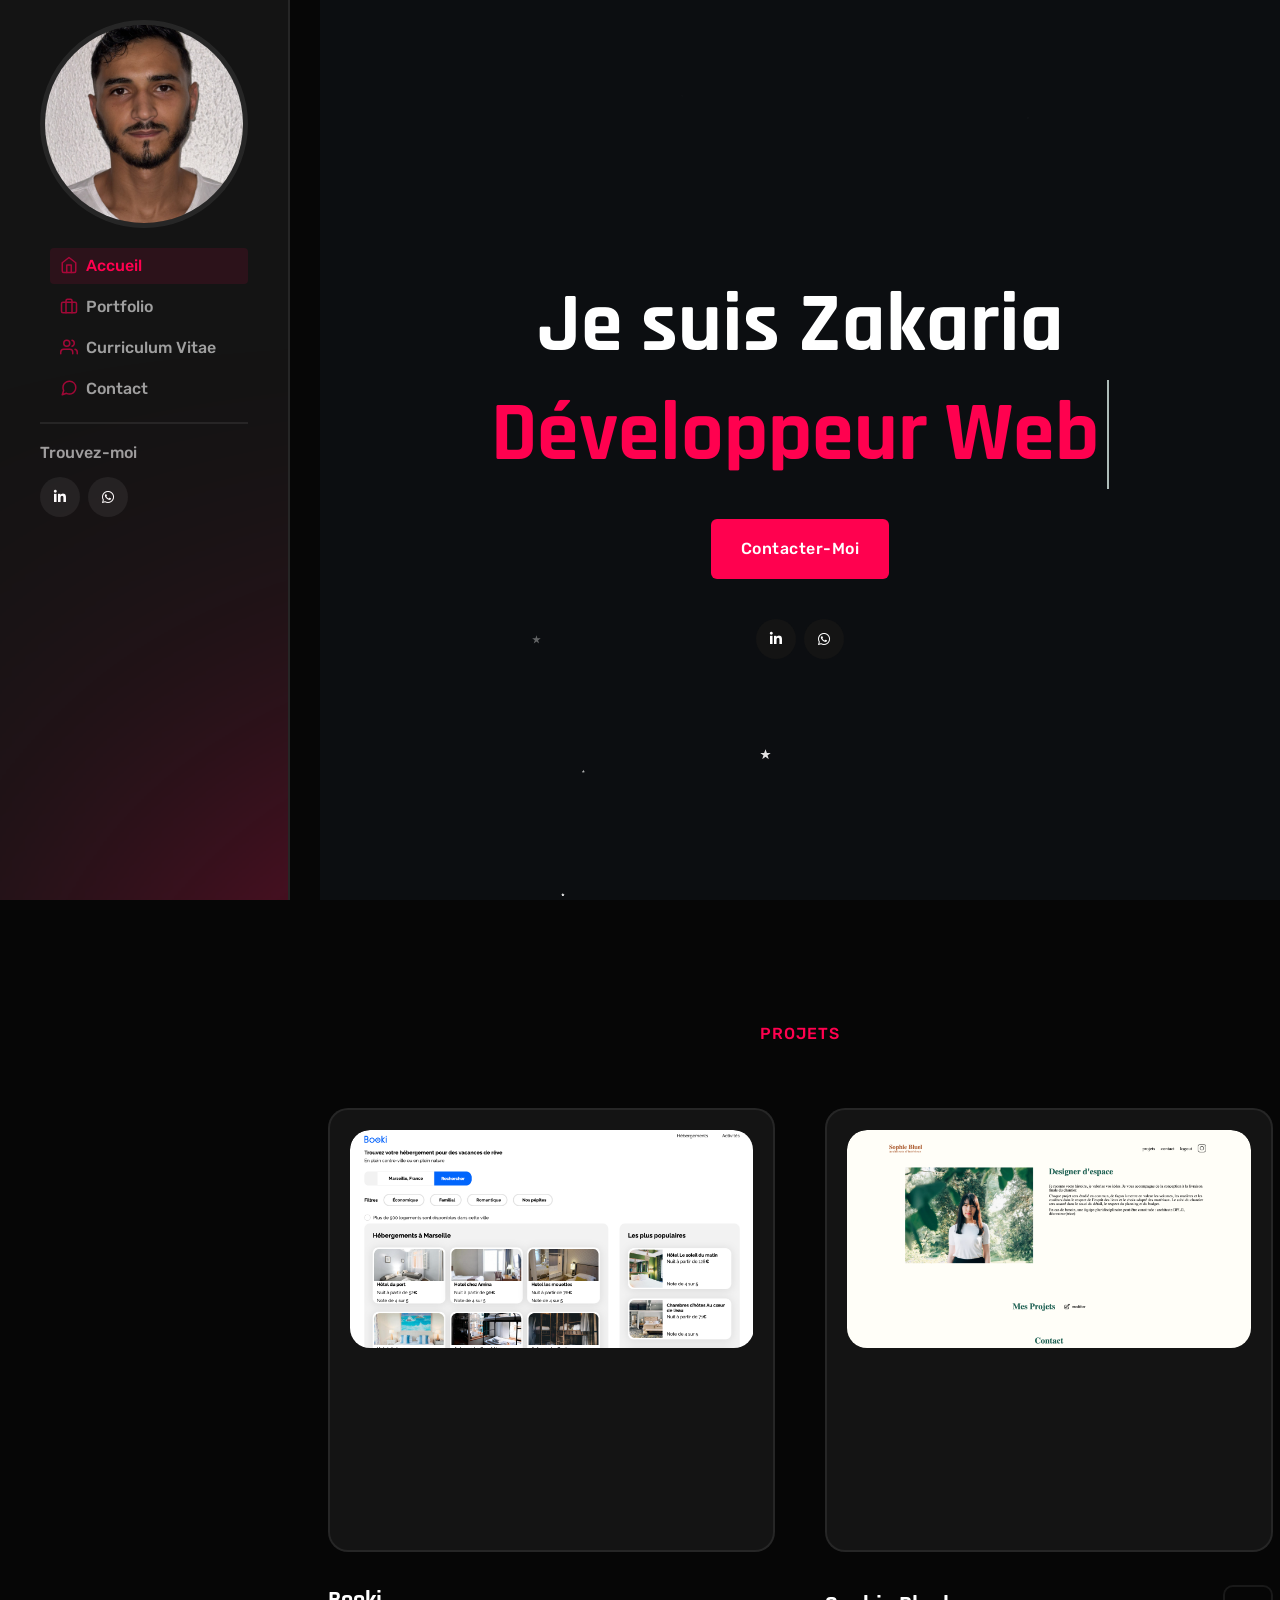
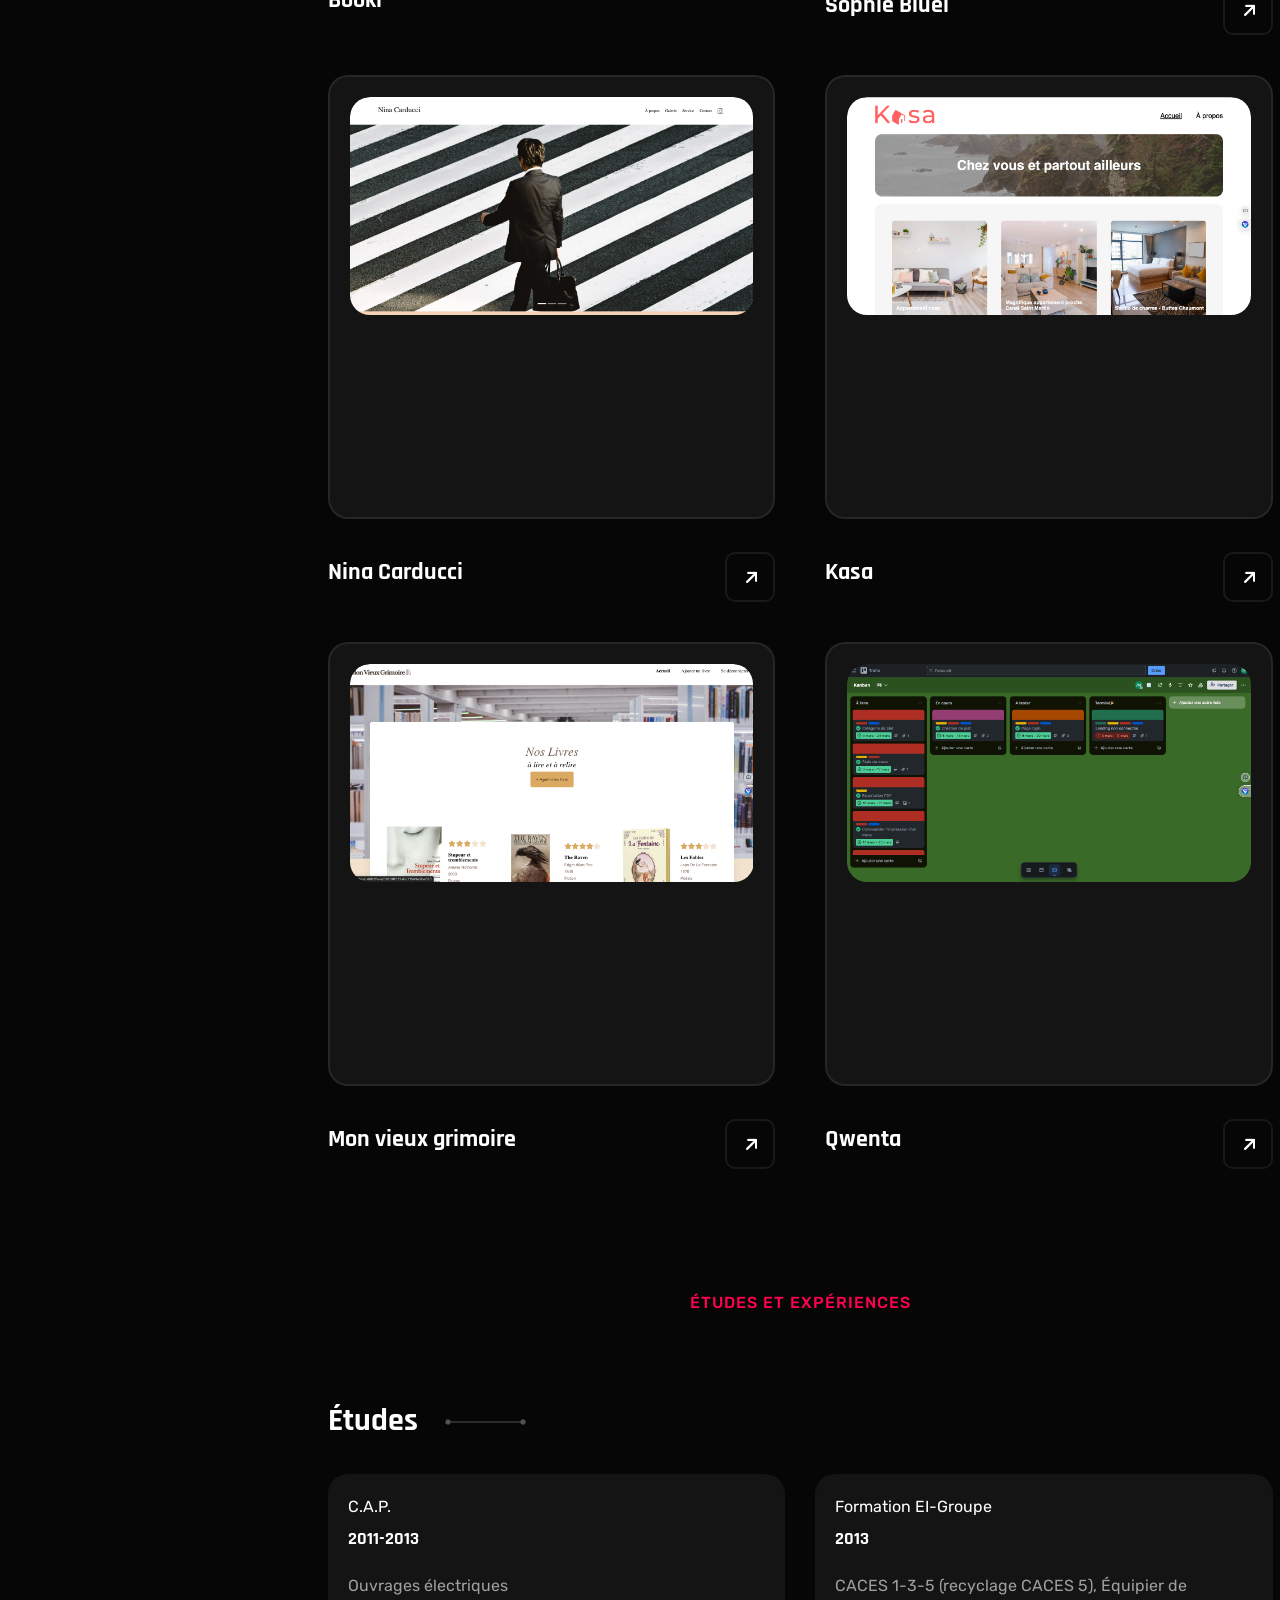
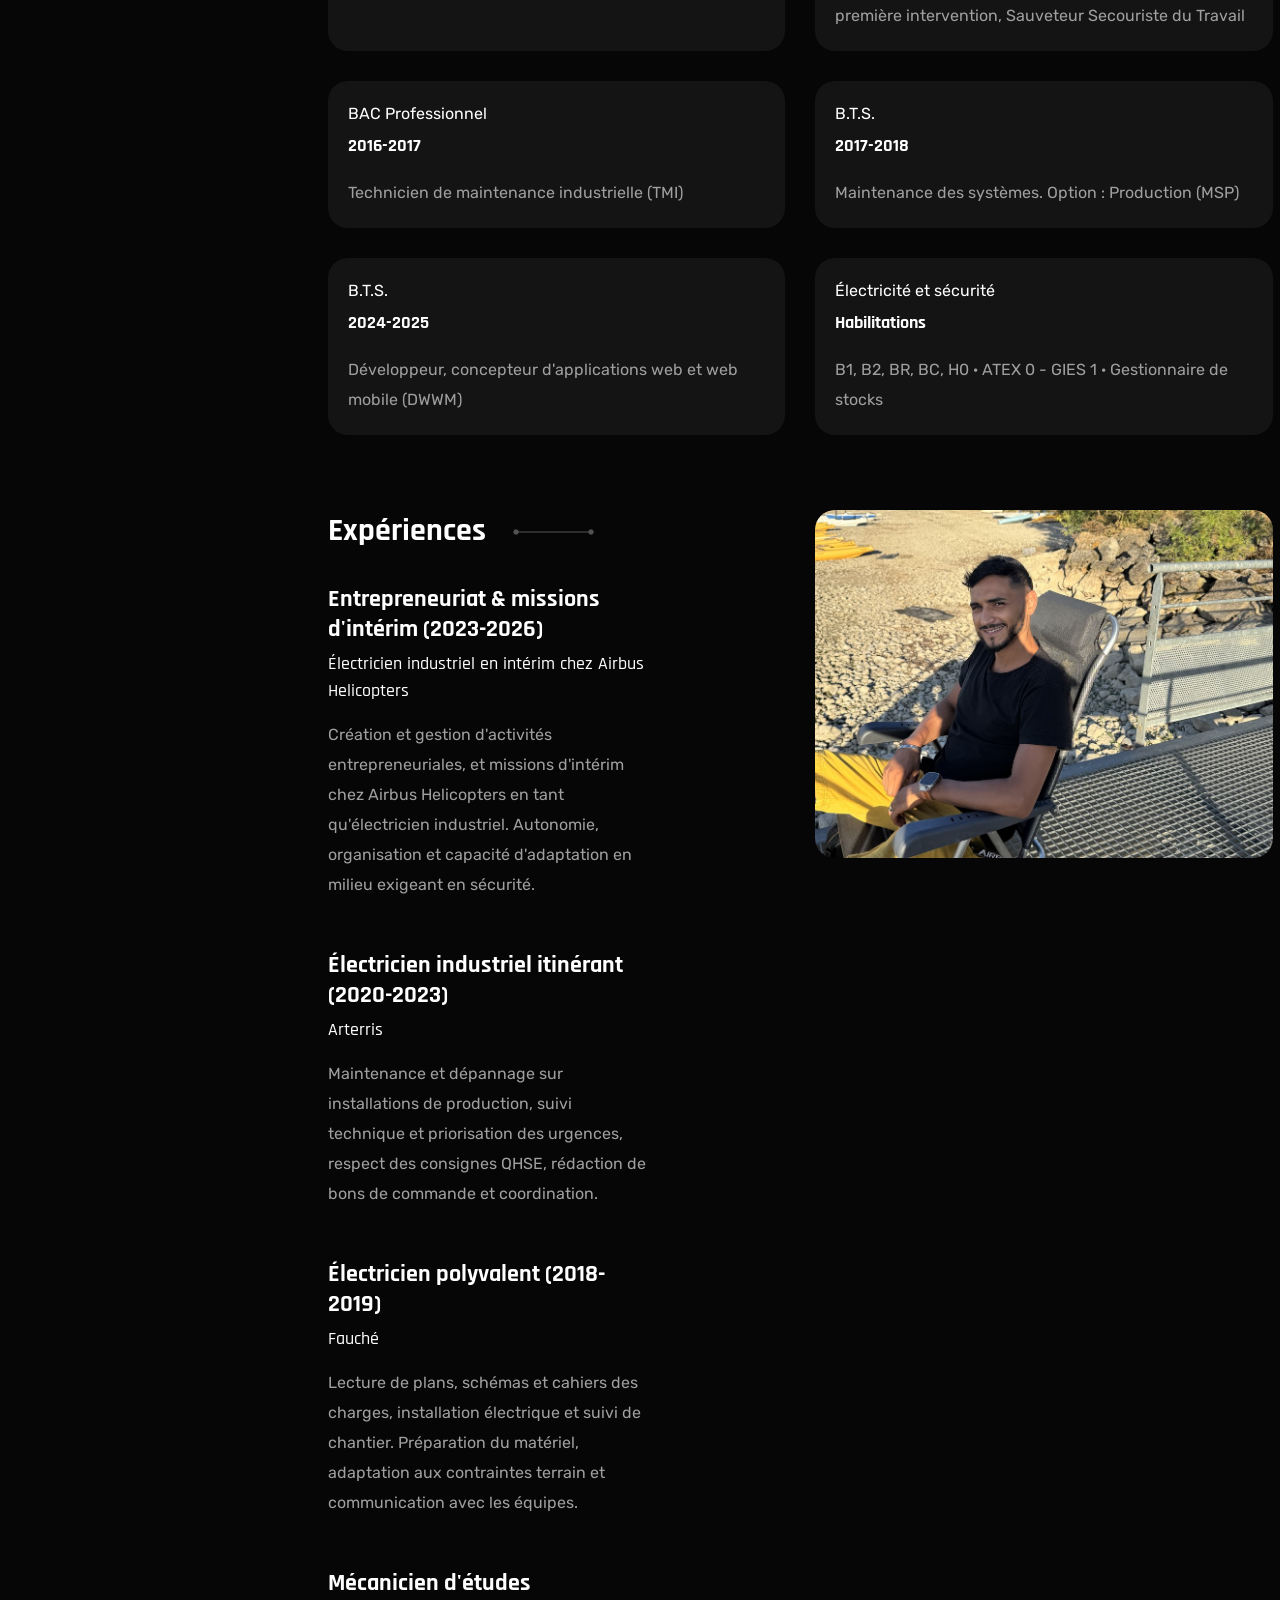
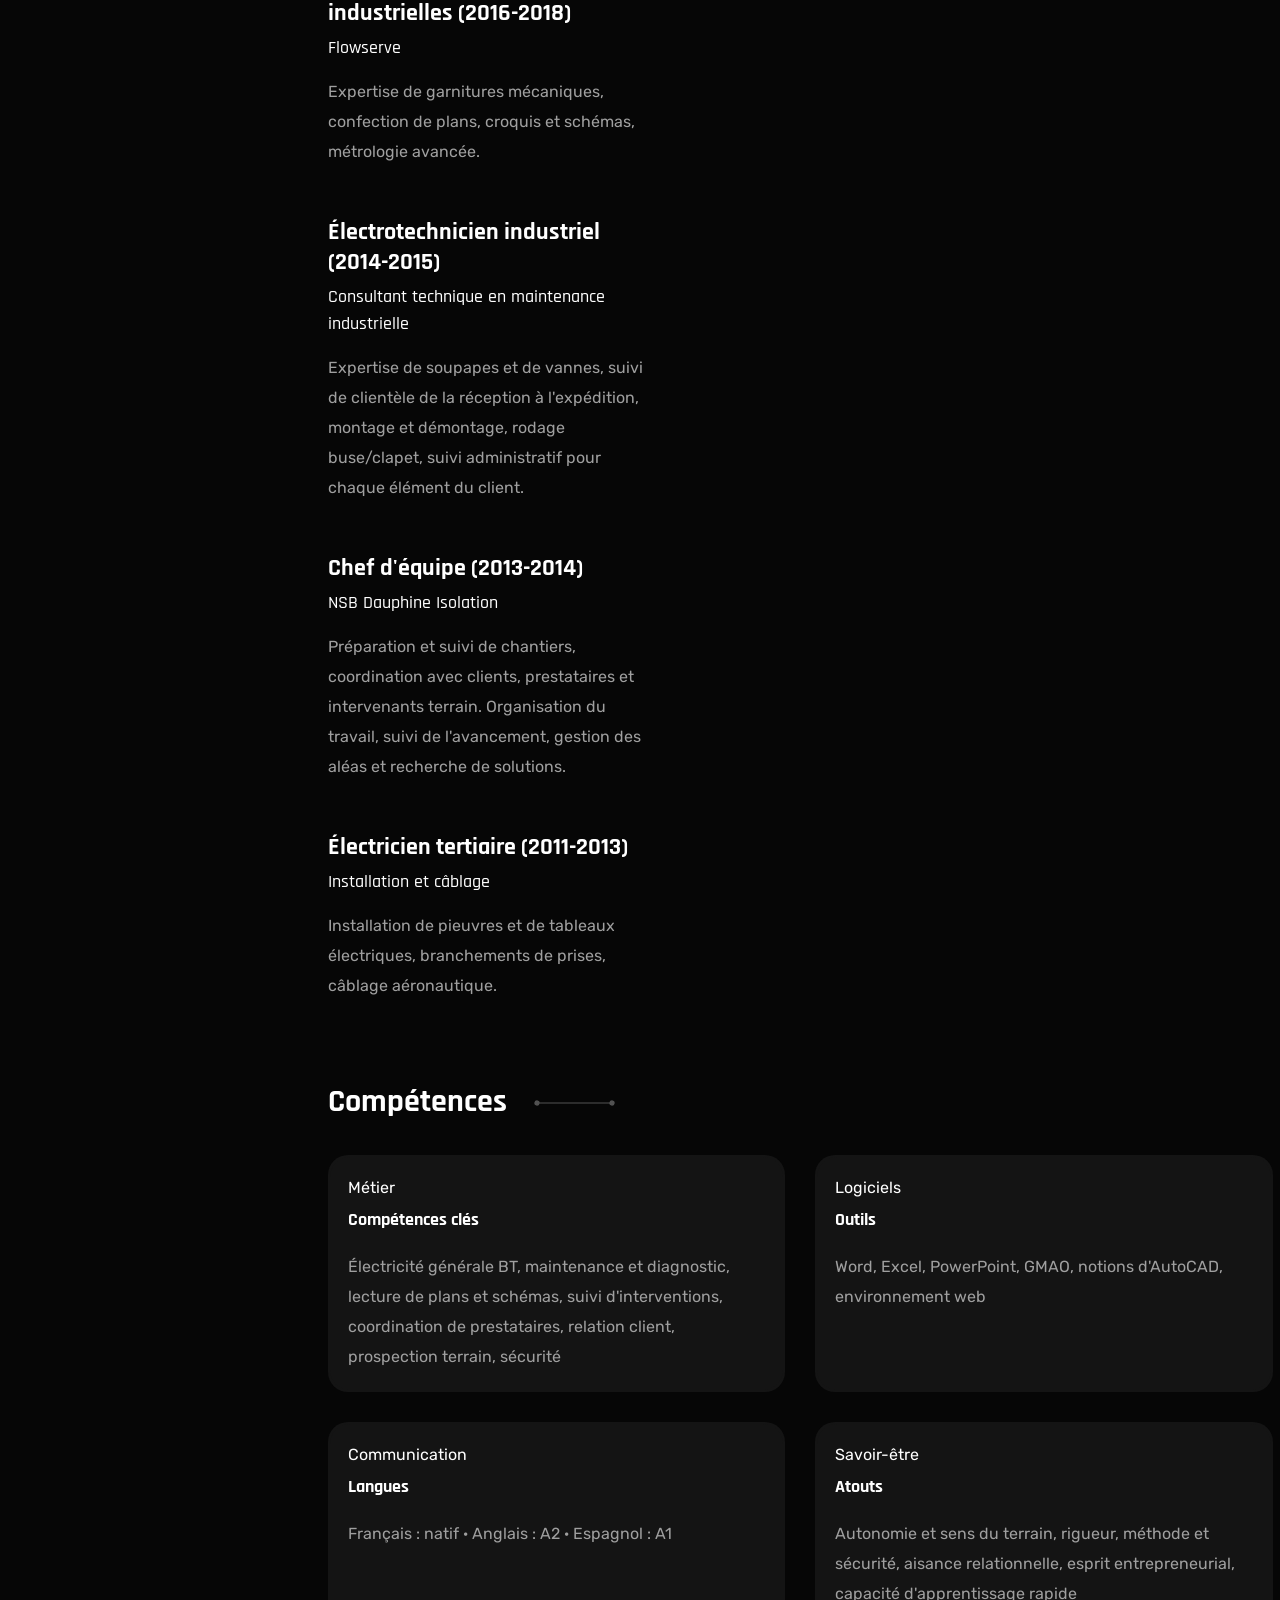
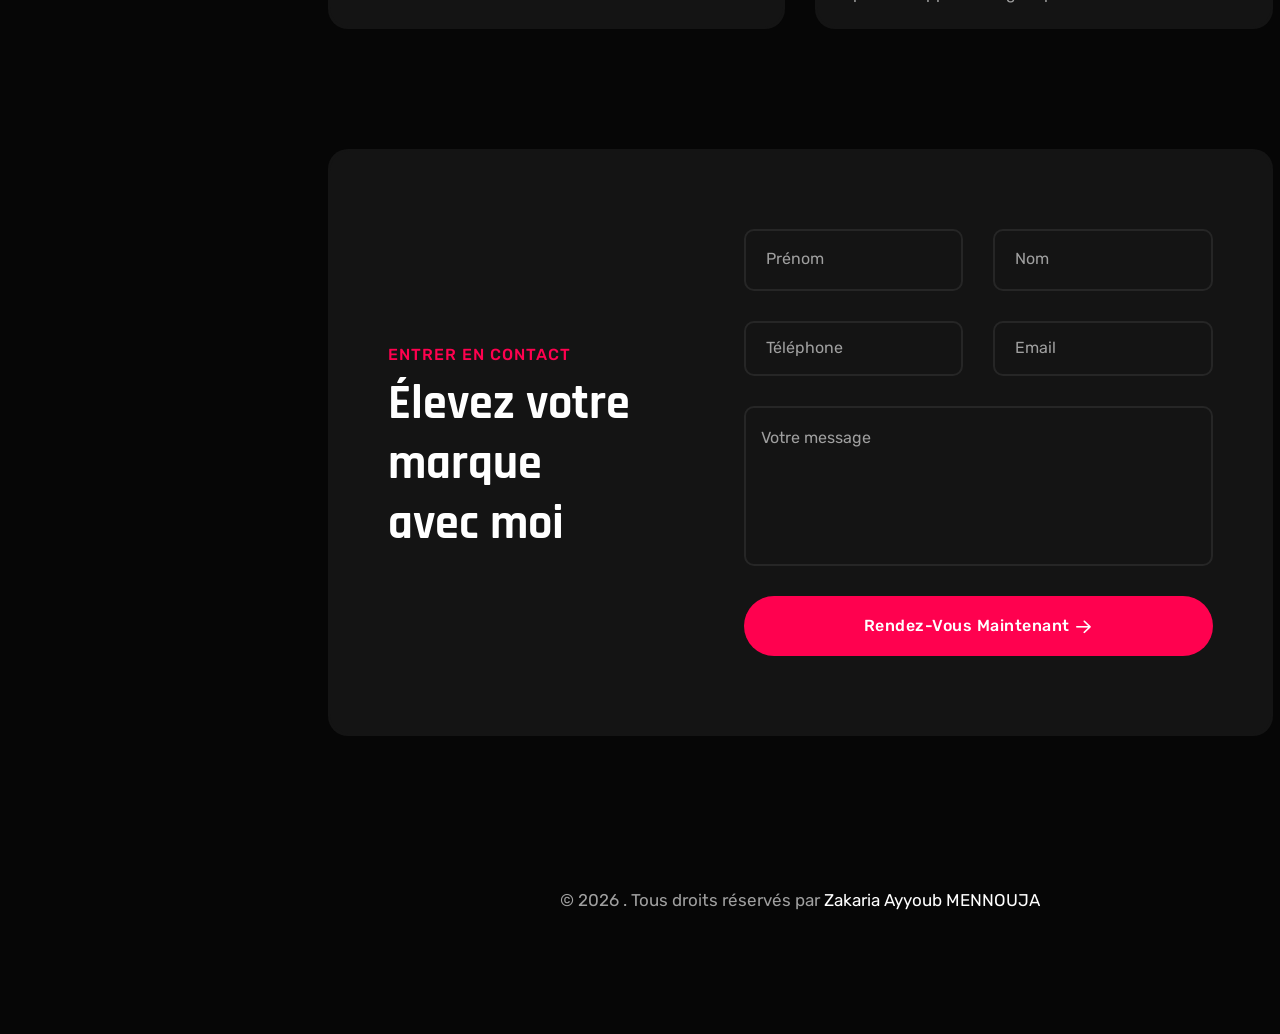
==== index.html @ 86467a11 "Portfolio : page d'accueil et projets OpenClassrooms Co-Authored-By: Claude Opus 5.5 <noreply@anthro" ====
<!DOCTYPE html>
<html lang="fr">

<head>
    <meta charset="UTF-8">
    <meta http-equiv="X-UA-Compatible" content="IE=edge">
    <meta name="viewport" content="width=device-width, initial-scale=1.0">
    <meta name="description" content="Portfolio.">
    <title>Zakaria Mennouja - Développeur Web</title>
    <!-- Bootstrap min css -->
    <link rel="stylesheet" href="assets/css/vendor/fontawesome.css">
    <link rel="stylesheet" href="assets/css/vendor/animate.min.css">
    <link rel="stylesheet" href="assets/css/vendor/bootstrap.min.css">
    <!-- custom css -->
    <link rel="stylesheet" href="assets/css/style.css">
</head>

<body>

    <div class="d-none d-xl-block header-style-2">
        <header class="tmp-header-area d-flex align-items-start flex-column header-left-sticky">
            <div class="inner-wrapper">
                <div class="logo-area">
                    <a href="index.html">
                        <img src="assets/images/logo/banner-user-image-04.jpg"></a>
                </div>
                <nav id="sideNavs" class="mainmenu-nav navbar-example2 onepagenav">
                    <ul class="primary-menu nav nav-pills">
                        <li class="nav-item current"><a class="nav-link smoth-animation" href="#home"><svg xmlns="http://www.w3.org/2000/svg" width="24" height="24" viewBox="0 0 24 24" fill="none" stroke="currentColor" stroke-width="2" stroke-linecap="round" stroke-linejoin="round" class="feather feather-home">
                                    <path d="M3 9l9-7 9 7v11a2 2 0 0 1-2 2H5a2 2 0 0 1-2-2z"></path>
                                    <polyline points="9 22 9 12 15 12 15 22"></polyline>
                                </svg> Accueil</a></li>
                        <li class="nav-item"><a class="nav-link smoth-animation" href="#features"> <svg xmlns="http://www.w3.org/2000/svg" width="24" height="24" viewBox="0 0 24 24" fill="none" stroke="currentColor" stroke-width="2" stroke-linecap="round" stroke-linejoin="round" class="feather feather-briefcase">
                                    <rect x="2" y="7" width="20" height="14" rx="2" ry="2"></rect>
                                    <path d="M16 21V5a2 2 0 0 0-2-2h-4a2 2 0 0 0-2 2v16"></path>
                                </svg>Portfolio</a></li>
                        <li class="nav-item"><a class="nav-link smoth-animation" href="#resume"><svg xmlns="http://www.w3.org/2000/svg" width="24" height="24" viewBox="0 0 24 24" fill="none" stroke="currentColor" stroke-width="2" stroke-linecap="round" stroke-linejoin="round" class="feather feather-users">
                                    <path d="M17 21v-2a4 4 0 0 0-4-4H5a4 4 0 0 0-4 4v2"></path>
                                    <circle cx="9" cy="7" r="4"></circle>
                                    <path d="M23 21v-2a4 4 0 0 0-3-3.87"></path>
                                    <path d="M16 3.13a4 4 0 0 1 0 7.75"></path>
                                </svg>Curriculum Vitae</a></li>
                        <li class="nav-item"><a class="nav-link smoth-animation" href="#contacts"><svg xmlns="http://www.w3.org/2000/svg" width="24" height="24" viewBox="0 0 24 24" fill="none" stroke="currentColor" stroke-width="2" stroke-linecap="round" stroke-linejoin="round" class="feather feather-message-circle">
                                    <path d="M21 11.5a8.38 8.38 0 0 1-.9 3.8 8.5 8.5 0 0 1-7.6 4.7 8.38 8.38 0 0 1-3.8-.9L3 21l1.9-5.7a8.38 8.38 0 0 1-.9-3.8 8.5 8.5 0 0 1 4.7-7.6 8.38 8.38 0 0 1 3.8-.9h.5a8.48 8.48 0 0 1 8 8v.5z">
                                    </path>
                                </svg>Contact</a></li>
                    </ul>
                </nav>
                <div class="footer">
                    <div class="social-share-style-1">
                        <span class="title">Trouvez-moi</span>
                        <div class="social-link">
                            <a href="https://www.linkedin.com/in/zakaria-m-95986b263"><i class="fa-brands fa-linkedin-in"></i></a>
                            <a href="https://wa.me/33752076141"><i class="fa-brands fa-whatsapp"></i></a>
                        </div>
                    </div>
                </div>
            </div>
        </header>
    </div>




    <!-- Header Mobile Bar  -->
    <div class="tmp-responsive-header-style d-block d-xl-none header--sticky">
        <div class="row align-items-center">
            <div class="col-6">
                <div class="logo">
                    <a href="index.html"></a>
                </div>
            </div>
            <div class="col-6">
                <div class="header-right text-end">
                    <div class="tmp-side-collups-area d-flex justify-content-end">
                        <button class="tmp-menu-bars humberger_menu_active"><i class="fa-regular fa-bars-staggered"></i></button>
                    </div>
                </div>
            </div>
        </div>
    </div>
    <!-- Header Mobile Bar  -->


    <div class="tmp-popup-mobile-menu">
        <div class="inner">
            <div class="header-top">
                <div class="logo">
                    <a href="index.html" class="logo-area">
                        <img class="logo-dark" src="assets/images/logo/white-logo-reeni.png" alt="Logo">
                    </a>

                </div>
                <div class="close-menu">
                    <button class="close-button tmp-round-action-btn">
                        <i class="fa-sharp fa-light fa-xmark"></i>
                    </button>
                </div>
            </div>
            <ul class="tmp-mainmenu onepagenav-click">
                <li><a class="smoth-animation" href="#home">Accueil</a></li>
                <li><a class="smoth-animation" href="#portfolio">Portfolio</a></li>
                <li><a class="smoth-animation" href="#resume">Curriculum Vitae</a></li>
                <li><a class="smoth-animation" href="#contacts">Contact</a></li>
            </ul>

            <div class="social-share-style-1 mt--40">
                <span class="title">Trouvez-moi</span>
                <div class="social-link">
                    <a href="https://www.linkedin.com/in/zakaria-m-95986b263/"><i class="fa-brands fa-linkedin-in"></i></a>
                    <a href="https://wa.me/33752076141"><i class="fa-brands fa-whatsapp"></i></a>
                </div>
            </div>

        </div>
    </div>

    <div class="page-with-left-header">

        <!-- tmp banner area start -->
        <div class="tmp-banner-one-area banner-twelve-area with-bg-image style-3" id="home" data-black-overlay="2">
            <div class="container">
                <div class="banner-one-main-wrapper">
                    <div class="row align-items-center">
                        <div class="col-lg-12">
                            <div class="inner text-center">
                                <h1 class="title tmp-scroll-trigger tmp-fade-in animation-order-2 mb--30">
                                    Je suis Zakaria <br>
                                    <span class="header-caption">
                                        <span class="cd-headline clip is-full-width">
                                            <span class="cd-words-wrapper">
                                                <b class="is-visible theme-gradient">Développeur Web</b>
                                                <b class="is-hidden theme-gradient">Full-Stack</b>
                                                <b class="is-hidden theme-gradient">Freelance</b>
                                            </span>
                                    </span>
                                    </span>
                                </h1>
                                <a href="#contacts" class="tmp-btn btn-primary tmp-scroll-trigger tmp-fade-in animation-order-3">Contacter-moi</a>
                                <div class="social-share-style-1">
                                    <div class="social-link">
                                        <a href="https://www.linkedin.com/in/zakaria-m-95986b263"><i class="fa-brands fa-linkedin-in"></i></a>
                                        <a href=" https://wa.me/33752076141"><i class="fa-brands fa-whatsapp"></i></a>
                                    </div>
                                </div>
                            </div>
                        </div>
                    </div>
                </div>
            </div>
            <div id="particles-js"></div>
        </div>
        <!-- tmp banner area end -->

        <!-- Tpm Latest Portfolio Area Start -->
        <div class="latest-portfolio-area custom-column-grid tmp-section-gapTop" id="portfolio">
            <div class="container">
                <div class="section-head mb--60">
                    <div class="section-sub-title center-title tmp-scroll-trigger tmp-fade-in animation-order-1">
                        <span class="subtitle">Projets</span>
                    </div>
                </div>

                <div class="row">
                    <div class="col-lg-6 col-sm-6">
                        <div class="latest-portfolio-card tmp-hover-link tmp-scroll-trigger tmp-fade-in animation-order-1">
                            <div class="portfoli-card-img">
                                <div class="img-box v2">
                                    <a class="tmp-scroll-trigger tmp-zoom-in animation-order-1" href="projets/booki/index.html" target="_blank" rel="noopener">
                                        <img class="w-100" src="assets/images/latest-portfolio/portfoli-img-1.jpg" alt="Thumbnail">
                                    </a>
                                </div>
                            </div>
                            <div class="portfolio-card-content-wrap">
                                <div class="content-left">
                                    <h3 class="portfolio-card-title"><a class="link" href="projets/booki/index.html" target="_blank" rel="noopener">Booki</a></h3>
                                    <p class="portfoli-card-para"></p>
                                </div>
                            </div>
                        </div>
                    </div>

                    <div class="col-lg-6 col-sm-6">
                        <div class="col-lg-6 col-sm-6"></div>
                        <div class="latest-portfolio-card tmp-hover-link tmp-scroll-trigger tmp-fade-in animation-order-2">
                            <div class="portfoli-card-img">
                                <div class="img-box v2">
                                    <a class="tmp-scroll-trigger tmp-zoom-in animation-order-1" href="projets/sophie-bluel/home.html" target="_blank" rel="noopener">
                                        <img class="w-100" src="assets/images/latest-portfolio/portfoli-img-2.jpg" alt="Thumbnail">
                                    </a>
                                </div>
                            </div>
                            <div class="portfolio-card-content-wrap">
                                <div class="content-left">
                                    <h3 class="portfolio-card-title"><a class="link" href="projets/sophie-bluel/home.html" target="_blank" rel="noopener">Sophie Bluel</a></h3>
                                    <p class="portfoli-card-para"></p>
                                </div>
                                <a href="projets/sophie-bluel/home.html" target="_blank" rel="noopener" class="tmp-arrow-icon-btn">
                                    <div class="btn-inner">
                                        <i class="tmp-icon fa-solid fa-arrow-up-right"></i>
                                        <i class="tmp-icon-bottom fa-solid fa-arrow-up-right"></i>
                                    </div>
                                </a>
                            </div>
                        </div>
                    </div>

                    <div class="col-lg-6 col-sm-6">
                        <div class="latest-portfolio-card tmp-hover-link tmp-scroll-trigger tmp-fade-in animation-order-3">
                            <div class="portfoli-card-img">
                                <div class="img-box v2">
                                    <a class="tmp-scroll-trigger tmp-zoom-in animation-order-1" href="projets/nina-carducci/index.html" target="_blank" rel="noopener">
                                        <img class="w-100" src="assets/images/latest-portfolio/portfoli-img-3.jpg" alt="Thumbnail">
                                    </a>
                                </div>
                            </div>
                            <div class="portfolio-card-content-wrap">
                                <div class="content-left">
                                    <h3 class="portfolio-card-title"><a class="link" href="projets/nina-carducci/index.html" target="_blank" rel="noopener">Nina Carducci</a></h3>
                                    <p class="portfoli-card-para"></p>
                                </div>
                                <a href="projets/nina-carducci/index.html" target="_blank" rel="noopener" class="tmp-arrow-icon-btn">
                                    <div class="btn-inner">
                                        <i class="tmp-icon fa-solid fa-arrow-up-right"></i>
                                        <i class="tmp-icon-bottom fa-solid fa-arrow-up-right"></i>
                                    </div>
                                </a>
                            </div>
                        </div>
                    </div>

                    <div class="col-lg-6 col-sm-6">
                        <div class="latest-portfolio-card tmp-hover-link tmp-scroll-trigger tmp-fade-in animation-order-4">
                            <div class="portfoli-card-img">
                                <div class="img-box v2">
                                    <a class="tmp-scroll-trigger tmp-zoom-in animation-order-1" href="projets/kasa/index.html" target="_blank" rel="noopener">
                                        <img class="w-100" src="assets/images/latest-portfolio/portfoli-img-4.jpg" alt="Thumbnail">
                                    </a>
                                </div>
                            </div>
                            <div class="portfolio-card-content-wrap">
                                <div class="content-left">
                                    <h3 class="portfolio-card-title"><a class="link" href="projets/kasa/index.html" target="_blank" rel="noopener">Kasa</a></h3>
                                    <p class="portfoli-card-para"></p>
                                </div>
                                <a href="projets/kasa/index.html" target="_blank" rel="noopener" class="tmp-arrow-icon-btn">
                                    <div class="btn-inner">
                                        <i class="tmp-icon fa-solid fa-arrow-up-right"></i>
                                        <i class="tmp-icon-bottom fa-solid fa-arrow-up-right"></i>
                                    </div>
                                </a>
                            </div>
                        </div>
                    </div>
                    <div class="col-lg-6 col-sm-6">
                        <div class="latest-portfolio-card tmp-hover-link tmp-scroll-trigger tmp-fade-in animation-order-4">
                            <div class="portfoli-card-img">
                                <div class="img-box v2">
                                    <a class="tmp-scroll-trigger tmp-zoom-in animation-order-1" href="projets/mon-vieux-grimoire/index.html" target="_blank" rel="noopener">
                                        <img class="w-100" src="assets/images/latest-portfolio/portfoli-img-5.jpg" alt="Thumbnail">
                                    </a>
                                </div>
                            </div>
                            <div class="portfolio-card-content-wrap">
                                <div class="content-left">
                                    <h3 class="portfolio-card-title"><a class="link" href="projets/mon-vieux-grimoire/index.html" target="_blank" rel="noopener">Mon vieux grimoire</a></h3>
                                    <p class="portfoli-card-para"></p>
                                </div>
                                <a href="projets/mon-vieux-grimoire/index.html" target="_blank" rel="noopener" class="tmp-arrow-icon-btn">
                                    <div class="btn-inner">
                                        <i class="tmp-icon fa-solid fa-arrow-up-right"></i>
                                        <i class="tmp-icon-bottom fa-solid fa-arrow-up-right"></i>
                                    </div>
                                </a>
                            </div>
                        </div>
                    </div>
                    <div class="col-lg-6 col-sm-6">
                        <div class="latest-portfolio-card tmp-hover-link tmp-scroll-trigger tmp-fade-in animation-order-4">
                            <div class="portfoli-card-img">
                                <div class="img-box v2">
                                    <a class="tmp-scroll-trigger tmp-zoom-in animation-order-1" href="#">
                                        <img class="w-100" src="assets/images/latest-portfolio/portfoli-img-6.jpg" alt="Thumbnail">
                                    </a>
                                </div>
                            </div>
                            <div class="portfolio-card-content-wrap">
                                <div class="content-left">
                                    <h3 class="portfolio-card-title"><a class="link" href="#">Qwenta</a></h3>
                                    <p class="portfoli-card-para"></p>
                                </div>
                                <a href="#" class="tmp-arrow-icon-btn">
                                    <div class="btn-inner">
                                        <i class="tmp-icon fa-solid fa-arrow-up-right"></i>
                                        <i class="tmp-icon-bottom fa-solid fa-arrow-up-right"></i>
                                    </div>
                                </a>
                            </div>
                        </div>
                    </div>
                </div>
            </div>
        </div>
        <!-- Tpm Latest Portfolio Area End -->

        <!-- Tpm Education Experience Area Start Marquer tous mes diplômes et ce que j'ai fait-->
        <section class="education-experience tmp-section-gapTop" id="resume">
            <div class="container">
                <div class="section-head mb--50">
                    <div class="section-sub-title center-title tmp-scroll-trigger tmp-fade-in animation-order-1">
                        <span class="subtitle">Études et Expériences</span>
                    </div>
                    <h2 class="title split-collab tmp-scroll-trigger tmp-fade-in animation-order-2"></h2>
                    <p class="description section-sm tmp-scroll-trigger tmp-fade-in animation-order-3"></p>
                </div>
                <h2 class="custom-title mb-32 tmp-scroll-trigger tmp-fade-in animation-order-1">Études <span><img
                            src="assets/images/custom-line/custom-line.png" alt="custom-line"></span>
                </h2>
                <div class="row g-5">
                    <div class="col-lg-6 col-sm-6">
                        <div class="education-experience-card tmponhover tmp-scroll-trigger tmp-fade-in animation-order-1">
                            <h4 class="edu-sub-title">C.A.P.</h4>
                            <h2 class="edu-title">2011-2013</h2>
                            <p class="edu-para">Ouvrages électriques</p>
                        </div>
                    </div>
                    <div class="col-lg-6 col-sm-6">
                        <div class="education-experience-card tmponhover tmp-scroll-trigger tmp-fade-in animation-order-1">
                            <h4 class="edu-sub-title">Formation EI-Groupe</h4>
                            <h2 class="edu-title">2013</h2>
                            <p class="edu-para">CACES 1-3-5 (recyclage CACES 5), Équipier de première intervention, Sauveteur Secouriste du Travail</p>
                        </div>
                    </div>
                    <div class="col-lg-6 col-sm-6">
                        <div class="education-experience-card tmponhover tmp-scroll-trigger tmp-fade-in animation-order-1">
                            <h4 class="edu-sub-title">BAC Professionnel</h4>
                            <h2 class="edu-title">2016-2017</h2>
                            <p class="edu-para">Technicien de maintenance industrielle (TMI)</p>
                        </div>
                    </div>
                    <div class="col-lg-6 col-sm-6">
                        <div class="education-experience-card tmponhover tmp-scroll-trigger tmp-fade-in animation-order-2">
                            <h4 class="edu-sub-title">B.T.S.</h4>
                            <h2 class="edu-title">2017-2018</h2>
                            <p class="edu-para">Maintenance des systèmes. Option : Production (MSP)</p>
                        </div>
                    </div>
                    <div class="col-lg-6 col-sm-6">
                        <div class="education-experience-card tmponhover tmp-scroll-trigger tmp-fade-in animation-order-3">
                            <h4 class="edu-sub-title">B.T.S.</h4>
                            <h2 class="edu-title">2024-2025</h2>
                            <p class="edu-para">Développeur, concepteur d'applications web et web mobile (DWWM)</p>
                        </div>
                    </div>
                    <div class="col-lg-6 col-sm-6">
                        <div class="education-experience-card tmponhover tmp-scroll-trigger tmp-fade-in animation-order-3">
                            <h4 class="edu-sub-title">Électricité et sécurité</h4>
                            <h2 class="edu-title">Habilitations</h2>
                            <p class="edu-para">B1, B2, BR, BC, H0 · ATEX 0 - GIES 1 · Gestionnaire de stocks</p>
                        </div>
                    </div>
                </div>

                <div class="experiences-wrapper">
                    <div class="row">
                        <div class="col-lg-6">
                            <div class="experiences-wrap-left-content">
                                <h2 class="custom-title mb-32 tmp-scroll-trigger tmp-fade-in animation-order-1">Expériences <span><img
                            src="assets/images/custom-line/custom-line.png" alt="custom-line"></span></h2>

                                <div class="experience-content tmp-scroll-trigger tmp-fade-in animation-order-1">
                                    <p class="ex-subtitle"></p>
                                    <h2 class="ex-name">Entrepreneuriat &amp; missions d'intérim (2023-2026)</h2>
                                    <h3 class="ex-title">Électricien industriel en intérim chez Airbus Helicopters</h3>
                                    <p class="ex-para">Création et gestion d'activités entrepreneuriales, et missions d'intérim chez Airbus Helicopters en tant qu'électricien industriel. Autonomie, organisation et capacité d'adaptation en milieu exigeant en sécurité.</p>
                                </div>
                                <div class="experience-content tmp-scroll-trigger tmp-fade-in animation-order-1">
                                    <p class="ex-subtitle"></p>
                                    <h2 class="ex-name">Électricien industriel itinérant (2020-2023)</h2>
                                    <h3 class="ex-title">Arterris</h3>
                                    <p class="ex-para">Maintenance et dépannage sur installations de production, suivi technique et priorisation des urgences, respect des consignes QHSE, rédaction de bons de commande et coordination.</p>
                                </div>
                                <div class="experience-content tmp-scroll-trigger tmp-fade-in animation-order-1">
                                    <p class="ex-subtitle"></p>
                                    <h2 class="ex-name">Électricien polyvalent (2018-2019)</h2>
                                    <h3 class="ex-title">Fauché</h3>
                                    <p class="ex-para">Lecture de plans, schémas et cahiers des charges, installation électrique et suivi de chantier. Préparation du matériel, adaptation aux contraintes terrain et communication avec les équipes.</p>
                                </div>
                                <div class="experience-content tmp-scroll-trigger tmp-fade-in animation-order-2">
                                    <p class="ex-subtitle"></p>
                                    <h2 class="ex-name">Mécanicien d'études industrielles (2016-2018)</h2>
                                    <h3 class="ex-title">Flowserve</h3>
                                    <p class="ex-para">Expertise de garnitures mécaniques, confection de plans, croquis et schémas, métrologie avancée.</p>
                                </div>
                                <div class="experience-content tmp-scroll-trigger tmp-fade-in animation-order-2">
                                    <p class="ex-subtitle"></p>
                                    <h2 class="ex-name">Électrotechnicien industriel (2014-2015)</h2>
                                    <h3 class="ex-title">Consultant technique en maintenance industrielle</h3>
                                    <p class="ex-para">Expertise de soupapes et de vannes, suivi de clientèle de la réception à l'expédition, montage et démontage, rodage buse/clapet, suivi administratif pour chaque élément du client.</p>
                                </div>
                                <div class="experience-content tmp-scroll-trigger tmp-fade-in animation-order-2">
                                    <p class="ex-subtitle"></p>
                                    <h2 class="ex-name">Chef d'équipe (2013-2014)</h2>
                                    <h3 class="ex-title">NSB Dauphine Isolation</h3>
                                    <p class="ex-para">Préparation et suivi de chantiers, coordination avec clients, prestataires et intervenants terrain. Organisation du travail, suivi de l'avancement, gestion des aléas et recherche de solutions.</p>
                                </div>
                                <div class="experience-content tmp-scroll-trigger tmp-fade-in animation-order-2">
                                    <p class="ex-subtitle"></p>
                                    <h2 class="ex-name">Électricien tertiaire (2011-2013)</h2>
                                    <h3 class="ex-title">Installation et câblage</h3>
                                    <p class="ex-para">Installation de pieuvres et de tableaux électriques, branchements de prises, câblage aéronautique.</p>
                                </div>
                            </div>
                        </div>
                        <div class="col-lg-6">
                            <div class="experiences-wrap-right-content">
                                <img class="tmp-scroll-trigger tmp-zoom-in animation-order-1" src="assets/images/experiences/expert-img.jpg" alt="expert-img">
                            </div>
                        </div>
                    </div>
                </div>

                <h2 class="custom-title mb-32 tmp-scroll-trigger tmp-fade-in animation-order-1" style="margin-top:80px">Compétences <span><img
                            src="assets/images/custom-line/custom-line.png" alt="custom-line"></span></h2>
                <div class="row g-5">
                    <div class="col-lg-6 col-sm-6">
                        <div class="education-experience-card tmponhover tmp-scroll-trigger tmp-fade-in animation-order-1">
                            <h4 class="edu-sub-title">Métier</h4>
                            <h2 class="edu-title">Compétences clés</h2>
                            <p class="edu-para">Électricité générale BT, maintenance et diagnostic, lecture de plans et schémas, suivi d'interventions, coordination de prestataires, relation client, prospection terrain, sécurité</p>
                        </div>
                    </div>
                    <div class="col-lg-6 col-sm-6">
                        <div class="education-experience-card tmponhover tmp-scroll-trigger tmp-fade-in animation-order-1">
                            <h4 class="edu-sub-title">Logiciels</h4>
                            <h2 class="edu-title">Outils</h2>
                            <p class="edu-para">Word, Excel, PowerPoint, GMAO, notions d'AutoCAD, environnement web</p>
                        </div>
                    </div>
                    <div class="col-lg-6 col-sm-6">
                        <div class="education-experience-card tmponhover tmp-scroll-trigger tmp-fade-in animation-order-2">
                            <h4 class="edu-sub-title">Communication</h4>
                            <h2 class="edu-title">Langues</h2>
                            <p class="edu-para">Français : natif · Anglais : A2 · Espagnol : A1</p>
                        </div>
                    </div>
                    <div class="col-lg-6 col-sm-6">
                        <div class="education-experience-card tmponhover tmp-scroll-trigger tmp-fade-in animation-order-2">
                            <h4 class="edu-sub-title">Savoir-être</h4>
                            <h2 class="edu-title">Atouts</h2>
                            <p class="edu-para">Autonomie et sens du terrain, rigueur, méthode et sécurité, aisance relationnelle, esprit entrepreneurial, capacité d'apprentissage rapide</p>
                        </div>
                    </div>
                </div>
            </div>
        </section>
        <!-- Tpm Education Experience Area End -->

        <!-- Tpm Get In touch start -->
        <section class="get-in-touch-area tmp-section-gapTop" id="contacts">
            <div class="container">
                <div class="contact-get-in-touch-wrap">
                    <div class="get-in-touch-wrapper tmponhover">
                        <div class="row g-5 align-items-center">
                            <div class="col-lg-5">
                                <div class="section-head text-align-left">
                                    <div class="section-sub-title tmp-scroll-trigger tmp-fade-in animation-order-1">
                                        <span class="subtitle">ENTRER EN CONTACT</span>
                                    </div>
                                    <h2 class="title split-collab tmp-scroll-trigger tmp-fade-in animation-order-2">Élevez votre marque avec moi</h2>
                                    <p class="description tmp-scroll-trigger tmp-fade-in animation-order-3"></p>
                                </div>
                            </div>
                            <div class="col-lg-7">
                                <div class="contact-inner">
                                    <div class="contact-form">
                                        <div id="form-messages" class="error"></div>
                                        <form class="tmp-dynamic-form" id="contact-form" method="POST" action="mailer.php">
                                            <div class="contact-form-wrapper row">
                                                <div class="col-lg-6">
                                                    <div class="form-group">
                                                        <input class="input-field" name="name" id="contact-name" placeholder="Prénom" type="text" required>
                                                    </div>
                                                </div>

                                                <div class="col-lg-6">
                                                    <div class="form-group">
                                                        <input class="input-field" id="contact-name" placeholder="Nom" type="text" required>
                                                    </div>
                                                </div>

                                                <div class="col-lg-6">
                                                    <div class="form-group">
                                                        <input class="input-field" id="contact-phone" name="Téléphone" placeholder="Téléphone" type="numbertext" required>
                                                    </div>
                                                </div>

                                                <div class="col-lg-6">
                                                    <div class="form-group">
                                                        <input class="input-field" type="contact-email" id="contact-email" name="email" placeholder="Email">
                                                    </div>
                                                </div>

                                                <div class="col-lg-12">
                                                    <div class="form-group">
                                                        <textarea class="input-field" placeholder="Votre message" name="message" id="contact-message" required></textarea>
                                                    </div>
                                                </div>

                                                <div class="col-lg-12">
                                                    <div class="tmp-button-here">
                                                        <button class="tmp-btn hover-icon-reverse radius-round w-100" name="submit" type="submit" id="submit">
                                                            <span class="icon-reverse-wrapper">
                                                            <span class="btn-text">Rendez-vous maintenant</span>
                                                            <span class="btn-icon"><i class="fa-sharp fa-regular fa-arrow-right"></i></span>
                                                            <span class="btn-icon"><i class="fa-sharp fa-regular fa-arrow-right"></i></span>
                                                            </span>
                                                        </button>
                                                    </div>
                                                </div>
                                            </div>
                                        </form>
                                    </div>
                                </div>
                            </div>
                        </div>
                    </div>
                </div>
            </div>
        </section>
        <!-- Tpm Get In touch End -->

        <!-- Start Footer Area  -->
        <div class="tmp-footer-area footer-style-4 tmp-section-gap">
            <div class="container">
                <div class="row">
                    <div class="col-lg-12">
                        <div class="footer-area text-center">
                            <div class="logo">
                                <a href="index.html"></a>
                            </div>
                            <p class="description mt--30">©
                                <script>
                                    document.write(new Date().getFullYear())
                                </script>
                                . Tous droits réservés par <a target="_blank" href="#">Zakaria Ayyoub MENNOUJA</a>
                            </p>
                        </div>
                    </div>
                </div>
            </div>
        </div>
        <!-- End Footer Area  -->
    </div>

    <script src="assets/js/vendor/jquery.js"></script>
    <script src="assets/js/vendor/jquery-ui.min.js"></script>
    <script src="assets/js/vendor/waypoints.min.js"></script>

    <script src="assets/js/plugins/odometer.js"></script>
    <script src="assets/js/vendor/appear.js"></script>


    <script src="assets/js/vendor/jquery-one-page-nav.js"></script>
    <script src="assets/js/plugins/swiper.js"></script>

    <script src="assets/js/plugins/gsap.js"></script>
    <script src="assets/js/plugins/splittext.js"></script>
    <script src="assets/js/plugins/scrolltigger.js"></script>
    <script src="assets/js/plugins/scrolltoplugins.js"></script>
    <script src="assets/js/plugins/smoothscroll.js"></script>
    <!-- bootstrap Js-->
    <script src="assets/js/vendor/bootstrap.min.js"></script>
    <script src="assets/js/vendor/waw.js"></script>
    <script src="assets/js/plugins/isotop.js"></script>
    <script src="assets/js/plugins/animation.js"></script>
    <script src="assets/js/plugins/contact.form.js"></script>
    <script src="assets/js/vendor/backtop.js"></script>
    <script src="assets/js/vendor/particle.js"></script>
    <script src="assets/js/plugins/text-type.js"></script>
    <!-- custom Js -->
    <script src="assets/js/main.js"></script>

    <script>
        particlesJS('particles-js',

            {
                "particles": {
                    "number": {
                        "value": 7,
                        "density": {
                            "enable": true,
                            "value_area": 1200
                        }
                    },
                    "color": {
                        "value": ["#ffffff", ]
                    },
                    "shape": {
                        "type": "star",
                        "stroke": {
                            "width": 0,
                            "color": "#000000"
                        },
                        "polygon": {
                            "nb_sides": 5
                        },
                        "image": {
                            "src": "img/github.svg",
                            "width": 100,
                            "height": 100
                        }
                    },
                    "opacity": {
                        "value": 0.8,
                        "random": true,
                        "anim": {
                            "enable": false,
                            "speed": 1,
                            "opacity_min": 0.1,
                            "sync": false
                        }
                    },
                    "size": {
                        "value": 4,
                        "random": true,
                        "anim": {
                            "enable": false,
                            "speed": 40,
                            "size_min": 0.1,
                            "sync": false
                        }
                    },
                    "line_linked": {
                        "enable": false,
                        "distance": 150,
                        "color": "#ffffff",
                        "opacity": 0.4,
                        "width": 1
                    },
                    "move": {
                        "enable": true,
                        "speed": 6,
                        "direction": "none",
                        "random": false,
                        "straight": false,
                        "out_mode": "out",
                        "attract": {
                            "enable": false,
                            "rotateX": 600,
                            "rotateY": 1200
                        }
                    }
                },
                "interactivity": {
                    "detect_on": "canvas",
                    "events": {
                        "onhover": {
                            "enable": true,
                            "mode": "repulse"
                        },
                        "onclick": {
                            "enable": true,
                            "mode": "push"
                        },
                        "resize": true
                    },
                    "modes": {
                        "grab": {
                            "distance": 400,
                            "line_linked": {
                                "opacity": 1
                            }
                        },
                        "bubble": {
                            "distance": 800,
                            "size": 40,
                            "duration": 2,
                            "opacity": 8,
                            "speed": 3
                        },
                        "repulse": {
                            "distance": 200
                        },
                        "push": {
                            "particles_nb": 4
                        },
                        "remove": {
                            "particles_nb": 2
                        }
                    }
                },
                "retina_detect": true,
                "config_demo": {
                    "hide_card": false,
                    "background_color": "#b61924",
                    "background_image": "",
                    "background_position": "50% 50%",
                    "background_repeat": "no-repeat",
                    "background_size": "cover"
                }
            }
        );
    </script>
</body>

</html>
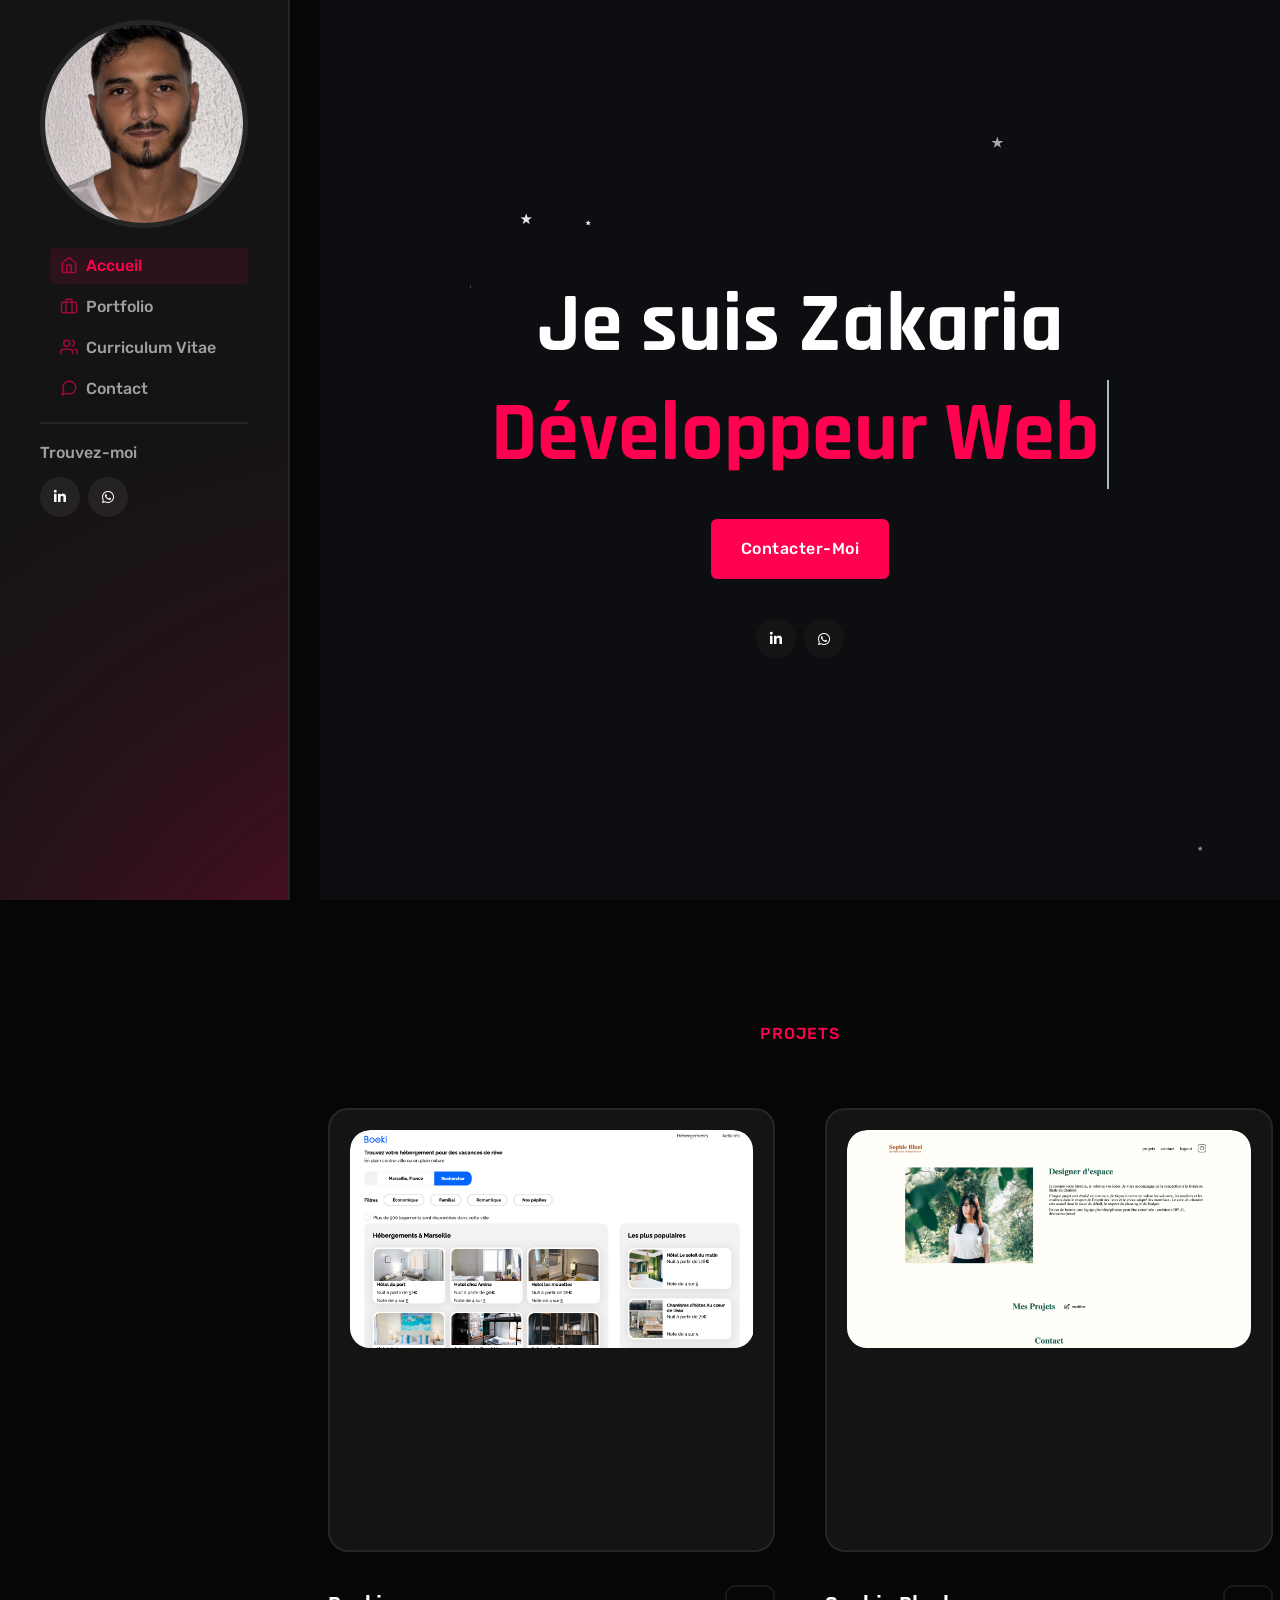
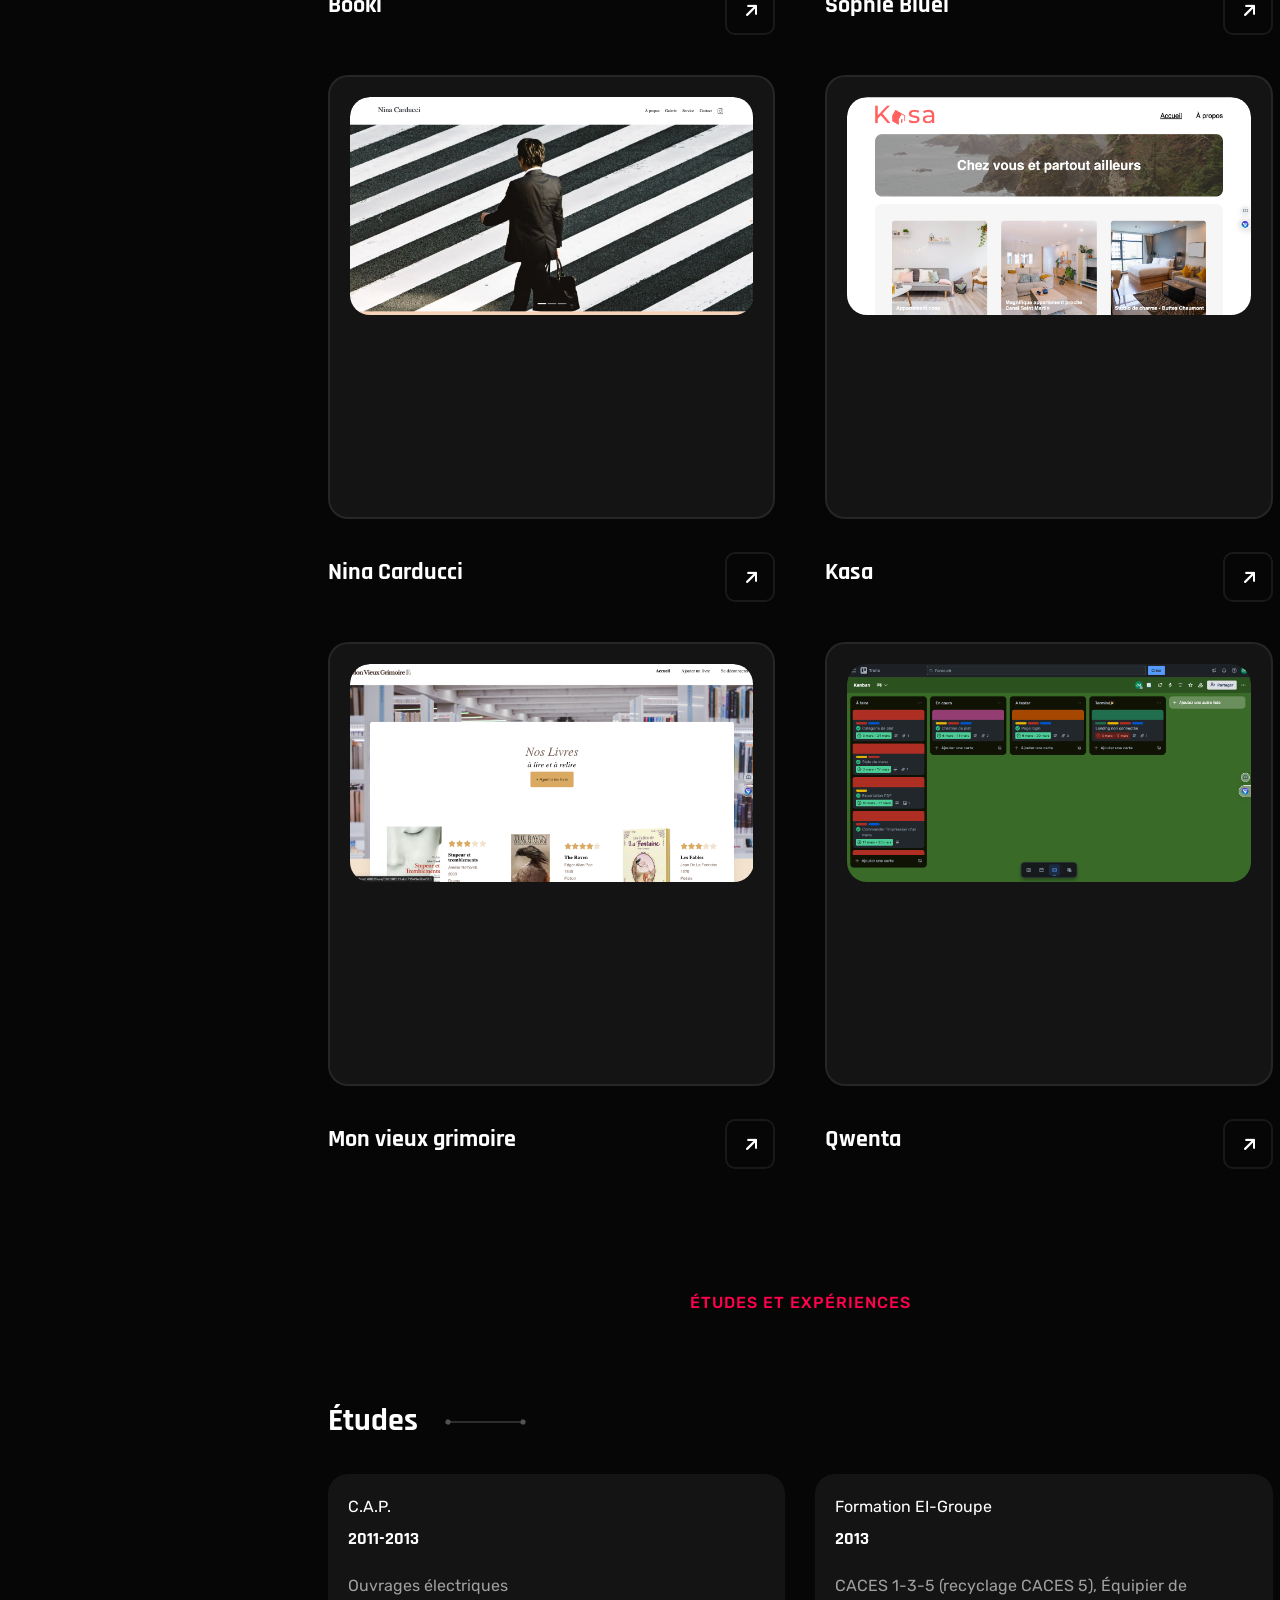
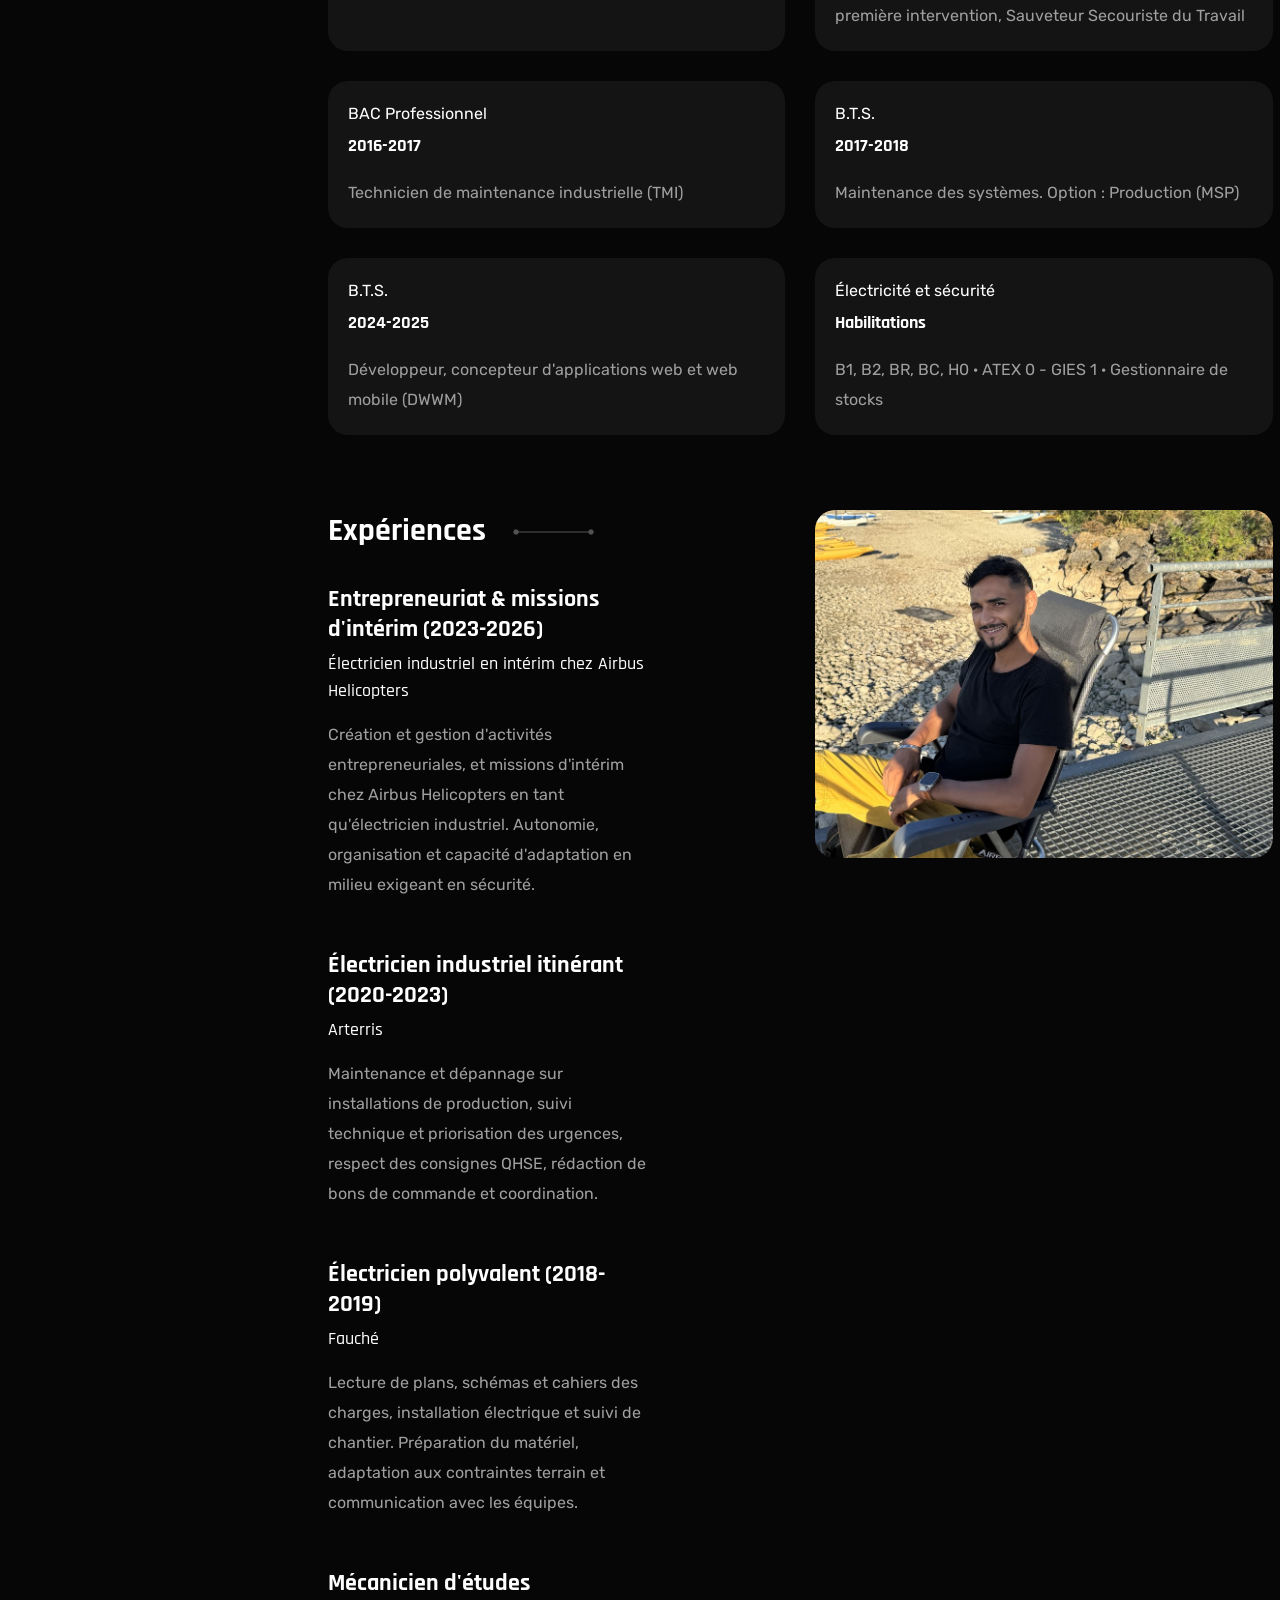
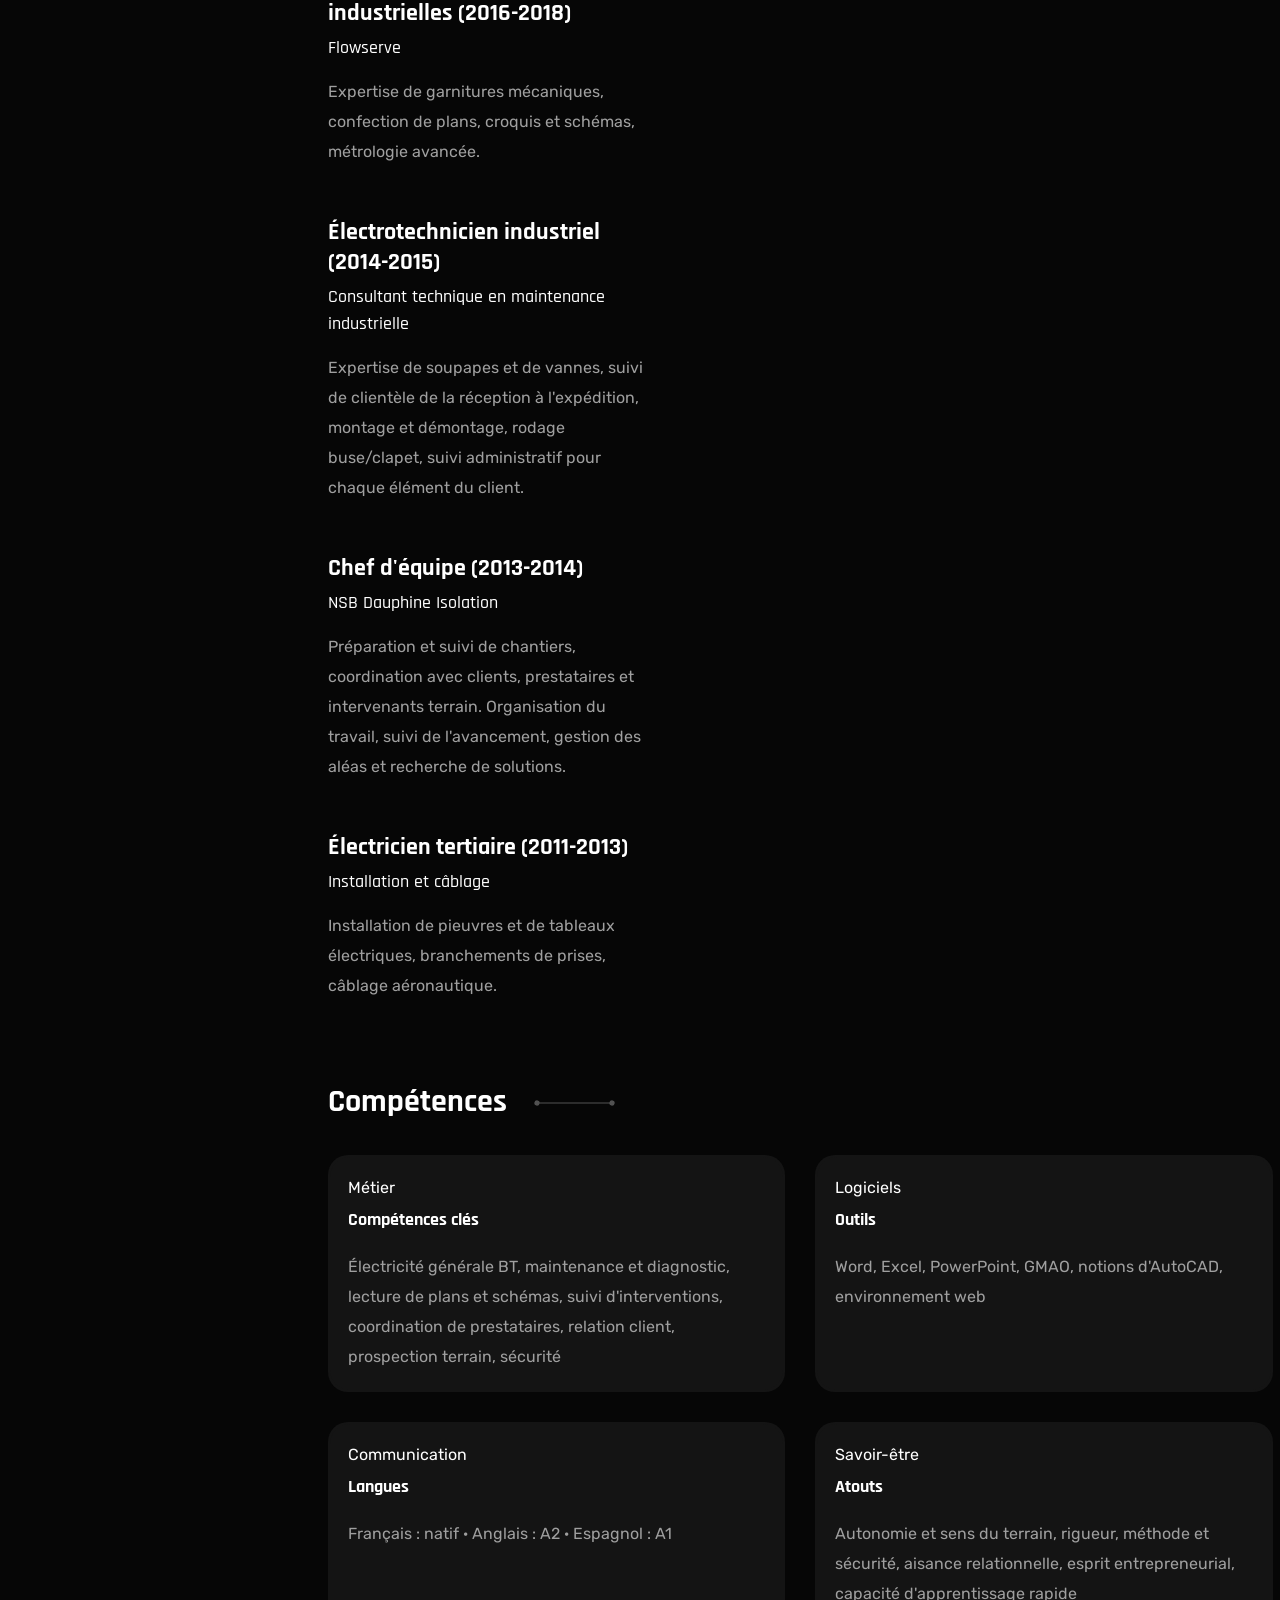
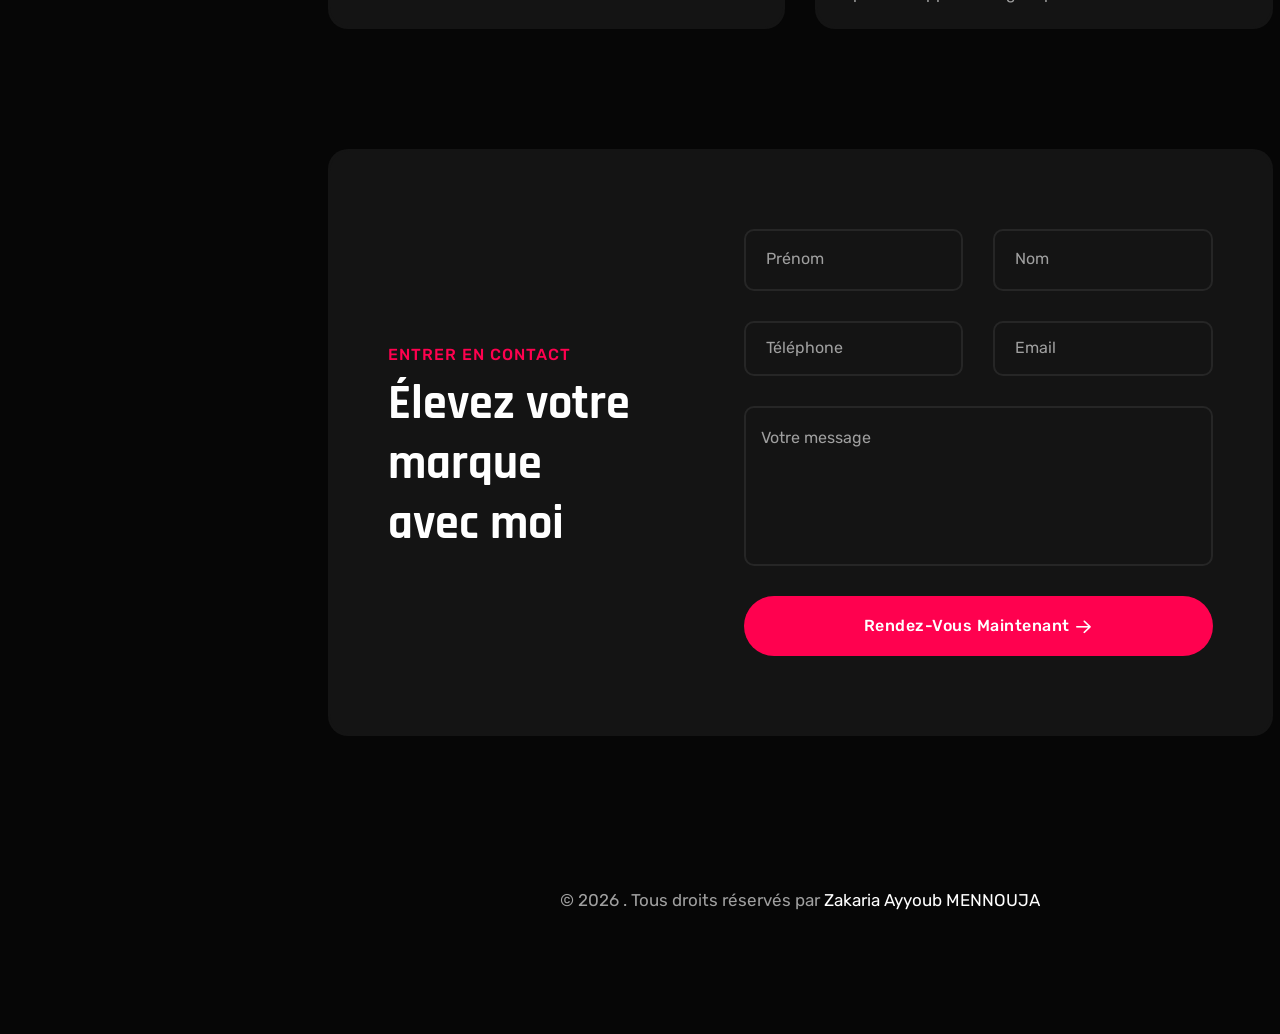
==== commit 813c7617: "Projets ouvrables en ligne : vrai Mon vieux grimoire, démo hors ligne pour Sophie Bluel et Mon vieux" ====
--- a/index.html
+++ b/index.html
@@ -176,6 +176,12 @@
                                     <h3 class="portfolio-card-title"><a class="link" href="projets/booki/index.html" target="_blank" rel="noopener">Booki</a></h3>
                                     <p class="portfoli-card-para"></p>
                                 </div>
+                                <a href="projets/booki/index.html" target="_blank" rel="noopener" class="tmp-arrow-icon-btn">
+                                    <div class="btn-inner">
+                                        <i class="tmp-icon fa-solid fa-arrow-up-right"></i>
+                                        <i class="tmp-icon-bottom fa-solid fa-arrow-up-right"></i>
+                                    </div>
+                                </a>
                             </div>
                         </div>
                     </div>
@@ -279,17 +285,17 @@
                         <div class="latest-portfolio-card tmp-hover-link tmp-scroll-trigger tmp-fade-in animation-order-4">
                             <div class="portfoli-card-img">
                                 <div class="img-box v2">
-                                    <a class="tmp-scroll-trigger tmp-zoom-in animation-order-1" href="#">
+                                    <a class="tmp-scroll-trigger tmp-zoom-in animation-order-1" href="projets/qwenta/kanban.pdf" target="_blank" rel="noopener">
                                         <img class="w-100" src="assets/images/latest-portfolio/portfoli-img-6.jpg" alt="Thumbnail">
                                     </a>
                                 </div>
                             </div>
                             <div class="portfolio-card-content-wrap">
                                 <div class="content-left">
-                                    <h3 class="portfolio-card-title"><a class="link" href="#">Qwenta</a></h3>
+                                    <h3 class="portfolio-card-title"><a class="link" href="projets/qwenta/kanban.pdf" target="_blank" rel="noopener">Qwenta</a></h3>
                                     <p class="portfoli-card-para"></p>
                                 </div>
-                                <a href="#" class="tmp-arrow-icon-btn">
+                                <a href="projets/qwenta/kanban.pdf" target="_blank" rel="noopener" class="tmp-arrow-icon-btn">
                                     <div class="btn-inner">
                                         <i class="tmp-icon fa-solid fa-arrow-up-right"></i>
                                         <i class="tmp-icon-bottom fa-solid fa-arrow-up-right"></i>
